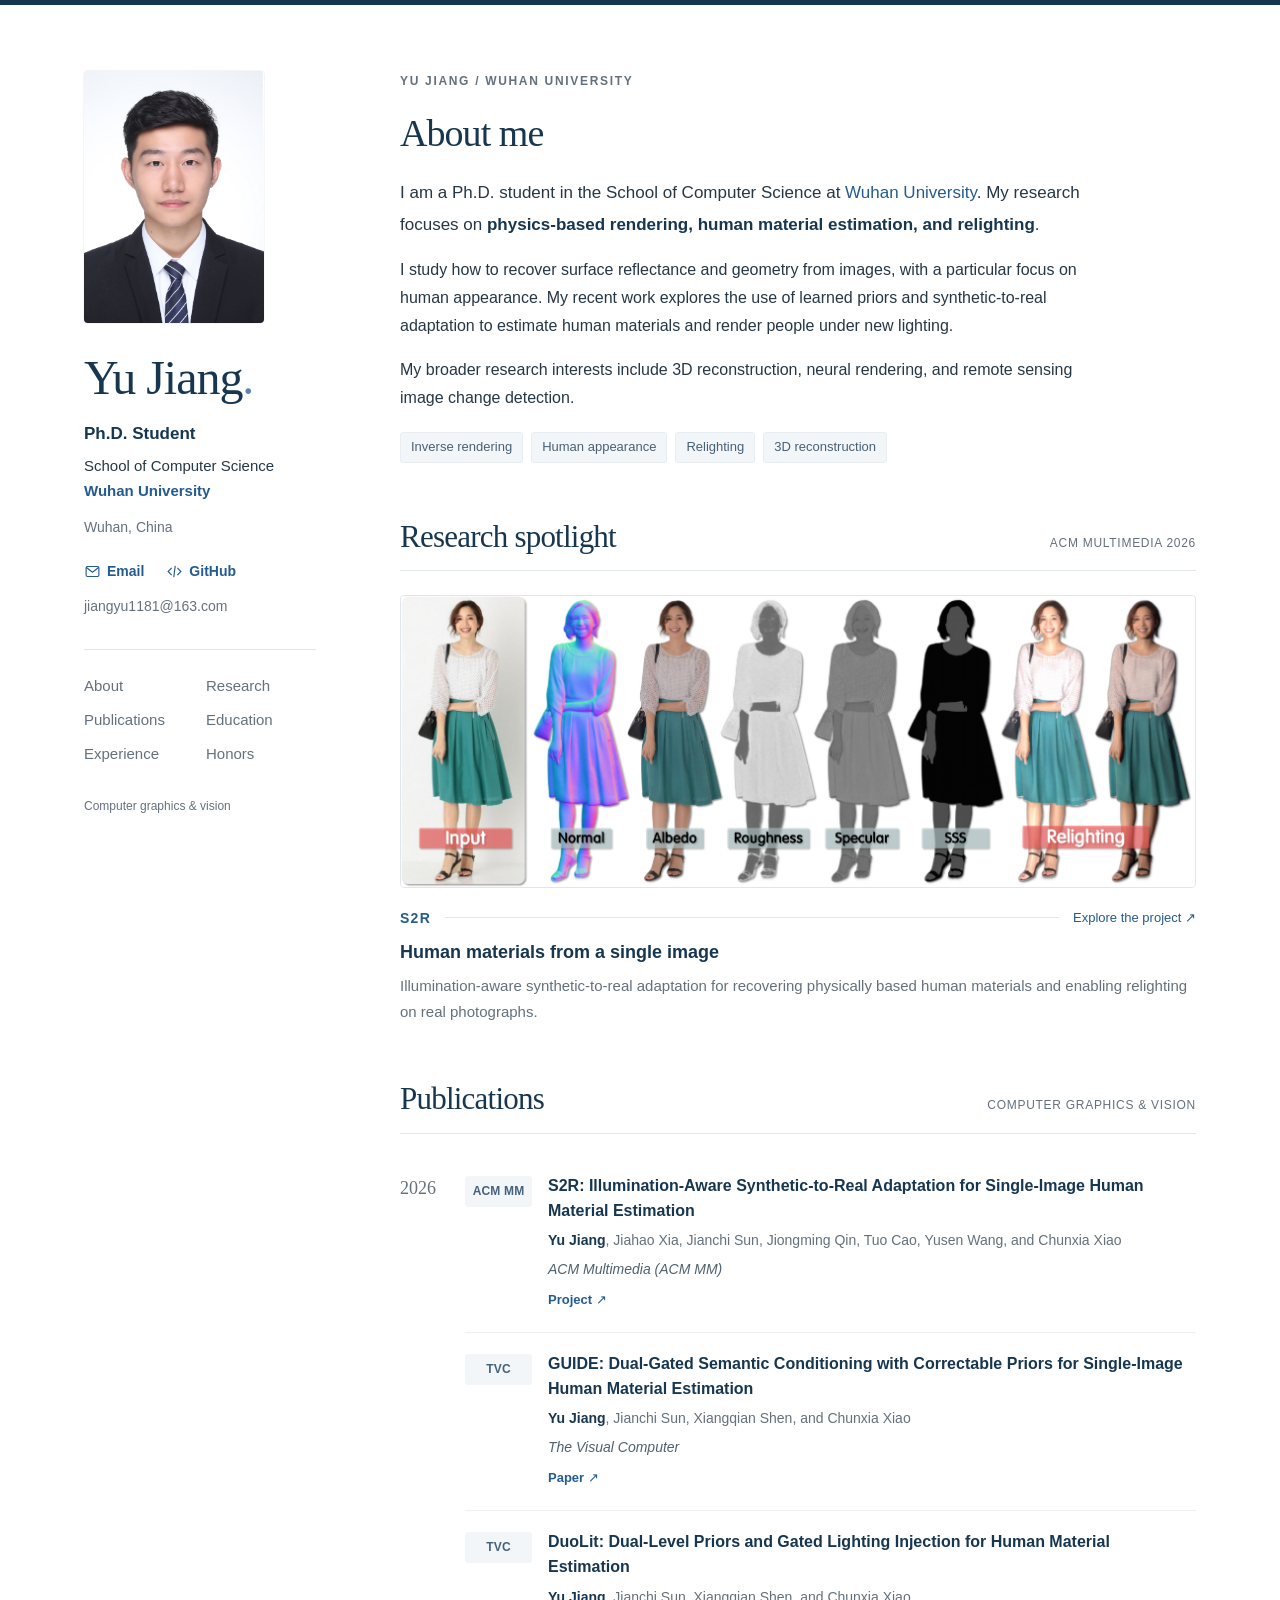
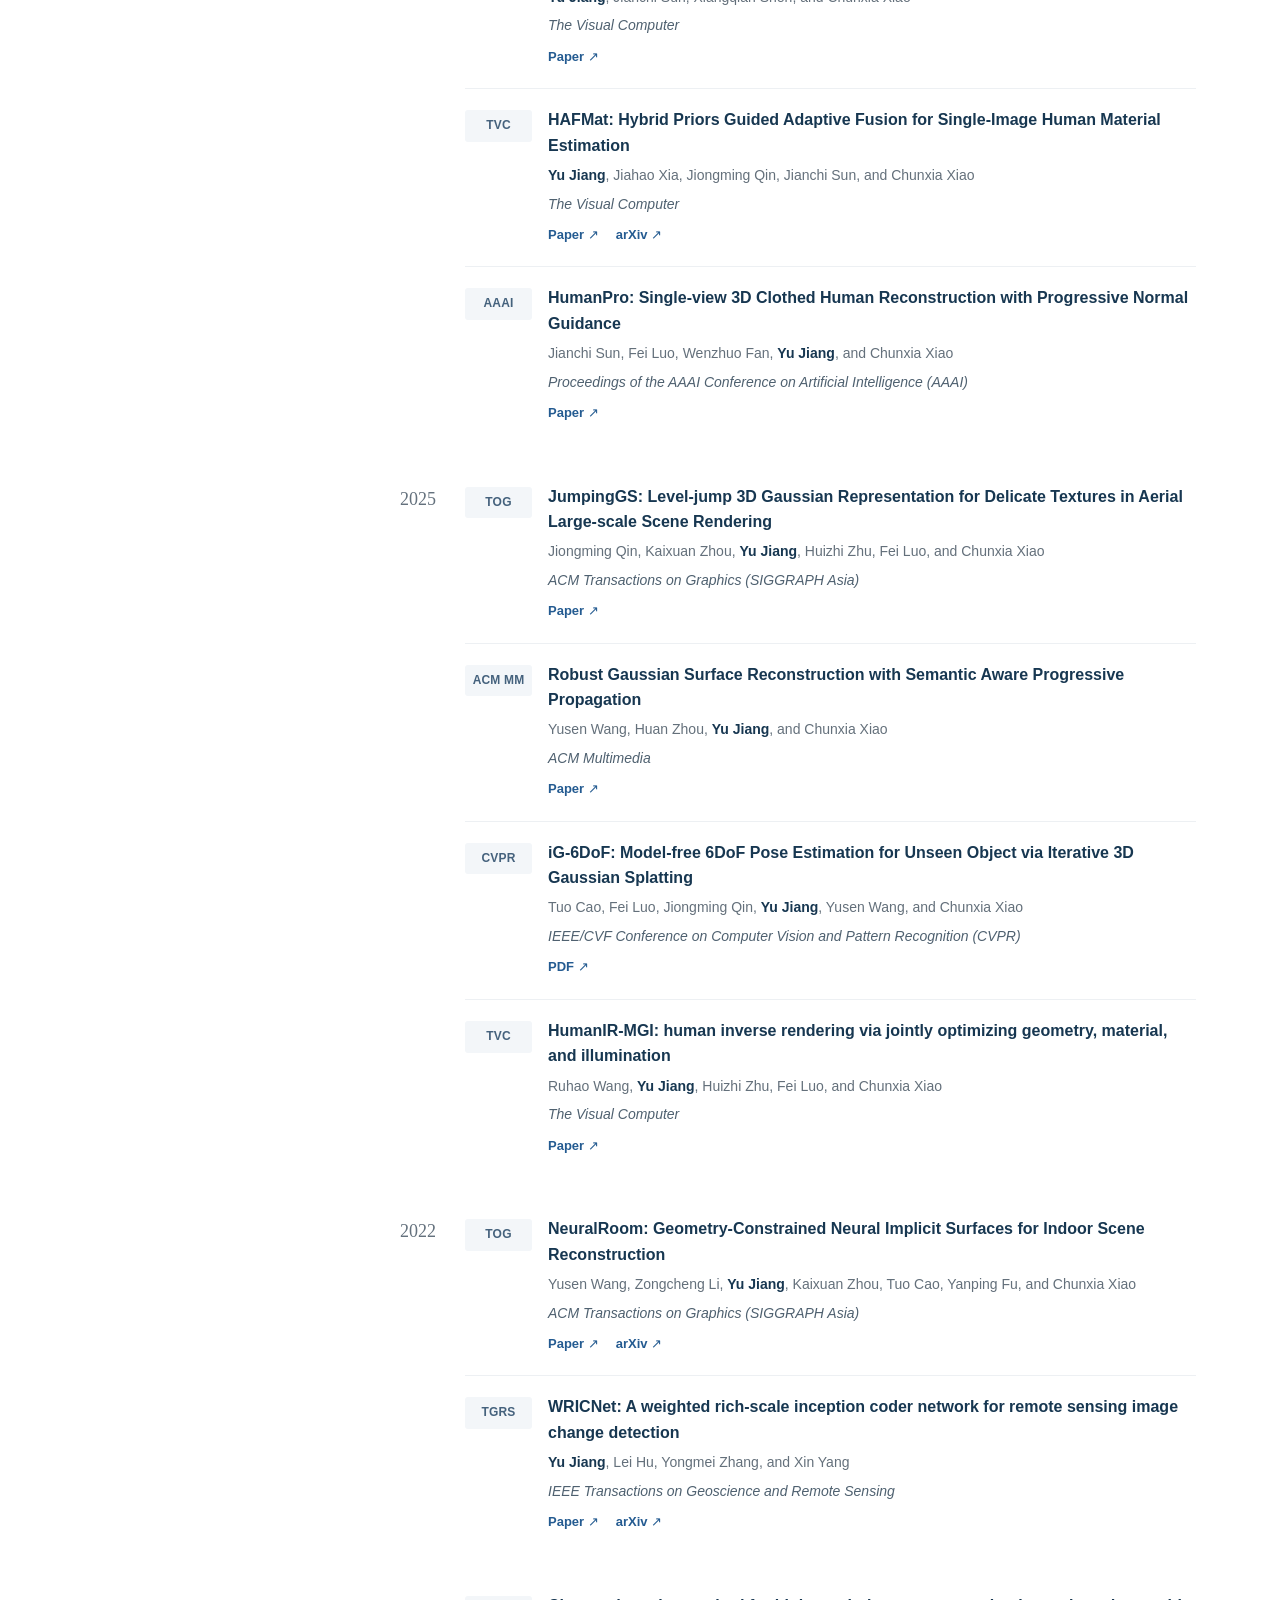
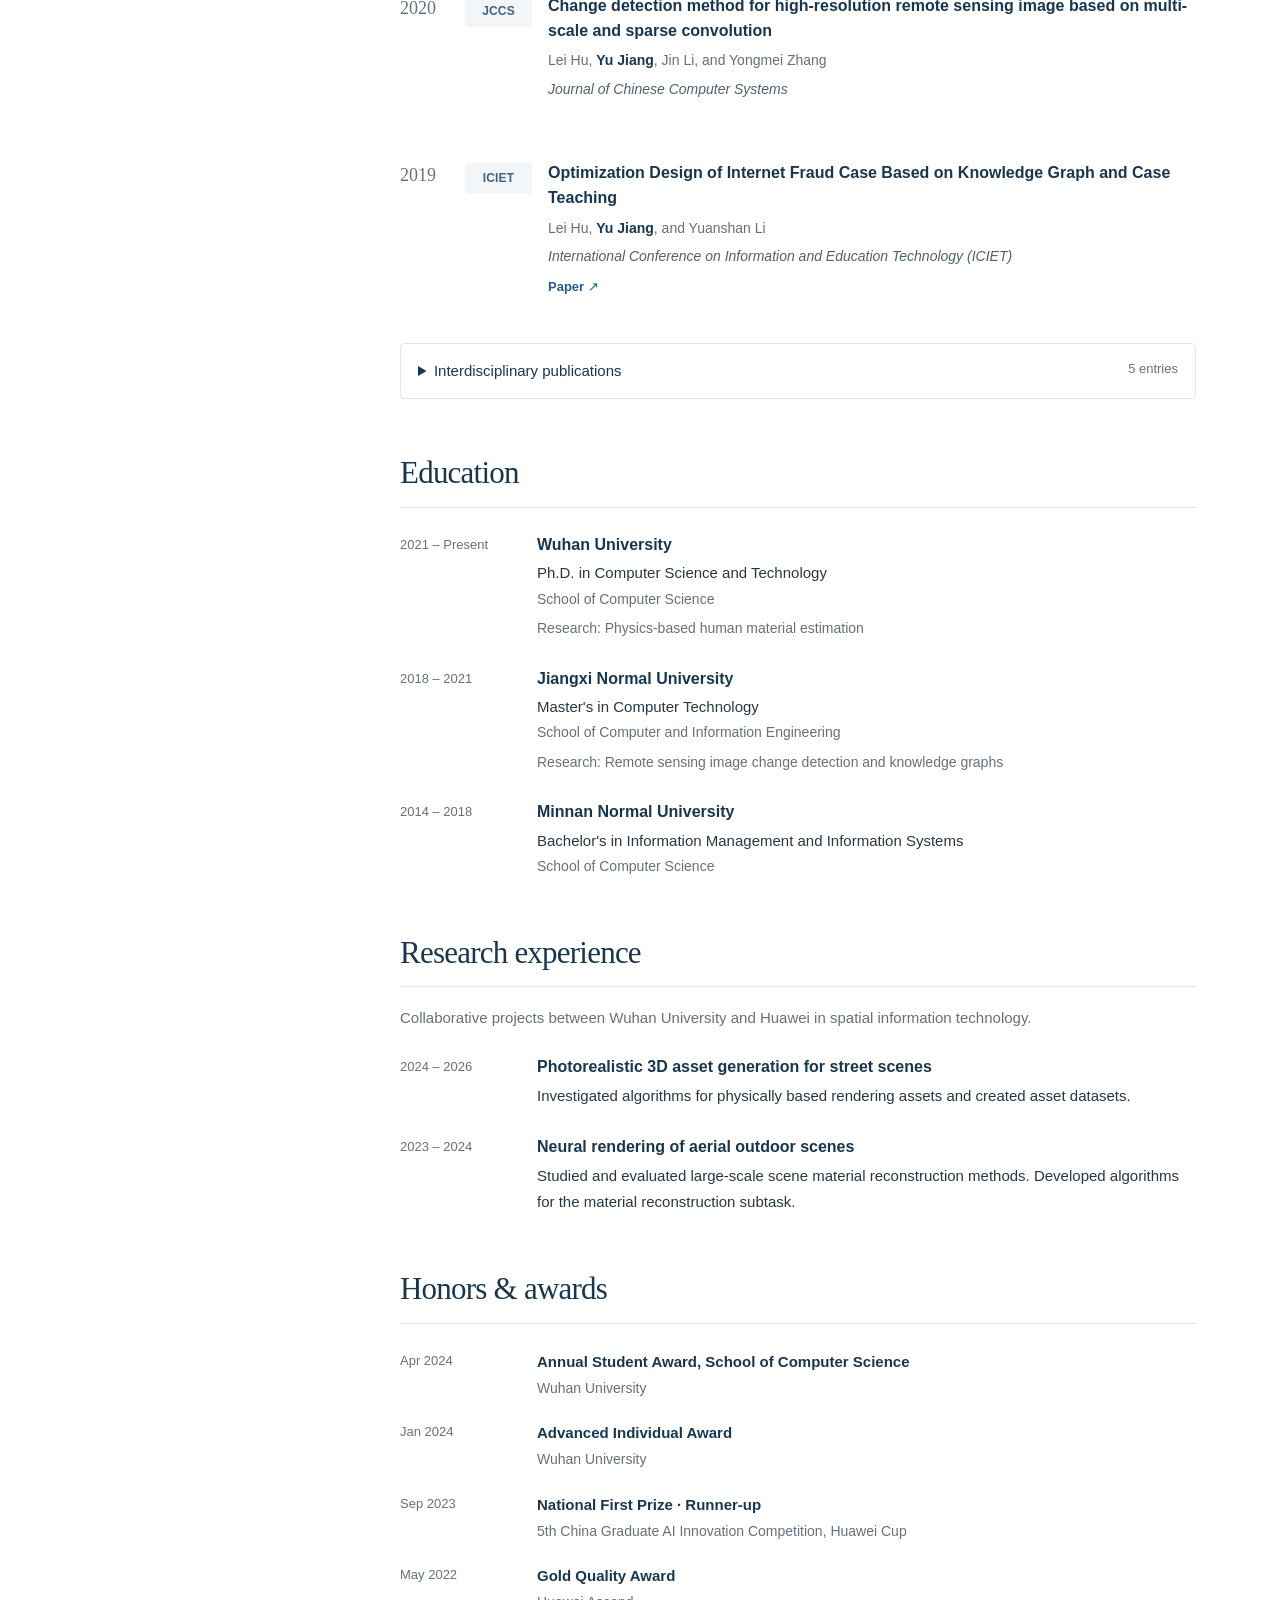
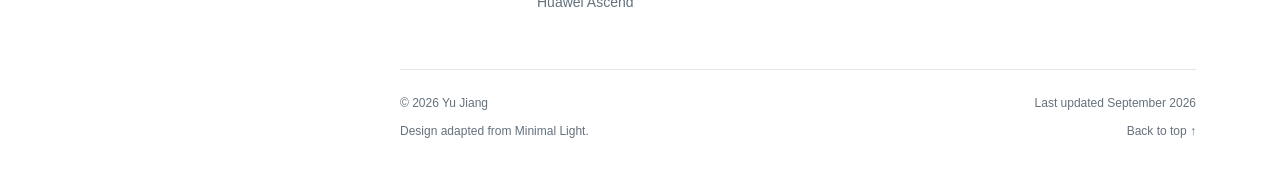
==== index.html @ 190598c5 "Build English academic homepage for Yu Jiang" ====
<!doctype html>
<html lang="en">
<head>
  <meta charset="utf-8">
  <meta name="viewport" content="width=device-width, initial-scale=1">
  <meta name="description" content="Yu Jiang is a Ph.D. student in Computer Science at Wuhan University. His research focuses on physics-based rendering, human material estimation, and relighting.">
  <meta name="theme-color" content="#173751">
  <meta property="og:type" content="website">
  <meta property="og:title" content="Yu Jiang | Wuhan University">
  <meta property="og:description" content="Research in human material estimation, physics-based rendering, and relighting.">
  <meta property="og:url" content="https://jiangyu1181.github.io/">
  <link rel="canonical" href="https://jiangyu1181.github.io/">
  <link rel="icon" href="assets/favicon.svg" type="image/svg+xml">
  <link rel="stylesheet" href="assets/style.css">
  <title>Yu Jiang | Wuhan University</title>
  <script type="application/ld+json">
  {"@context":"https://schema.org","@type":"Person","name":"Yu Jiang","url":"https://jiangyu1181.github.io/","image":"https://jiangyu1181.github.io/assets/yu-jiang.jpg","jobTitle":"Ph.D. Student in Computer Science","affiliation":{"@type":"CollegeOrUniversity","name":"Wuhan University"},"sameAs":["https://github.com/Jiangyu1181"],"knowsAbout":["Physics-based rendering","Human material estimation","Relighting"]}
  </script>
</head>
<body id="top">
  <a class="skip-link" href="#main">Skip to content</a>
  <div class="site-shell">
    <header class="profile">
      <a class="portrait-link" href="#about" aria-label="About Yu Jiang"><img class="portrait" src="assets/yu-jiang.jpg" alt="Portrait of Yu Jiang" width="2129" height="2981" fetchpriority="high"></a>
      <h1>Yu Jiang<span class="name-period" aria-hidden="true">.</span></h1>
      <p class="position">Ph.D. Student</p>
      <p class="affiliation">School of Computer Science<br><a href="https://en.whu.edu.cn/">Wuhan University</a></p>
      <p class="location">Wuhan, China</p>
      <div class="profile-links">
        <a href="mailto:jiangyu1181@163.com"><svg viewBox="0 0 24 24" fill="none" stroke="currentColor" stroke-width="1.6" aria-hidden="true"><rect x="3" y="5" width="18" height="14" rx="2"/><path d="m3 6 9 7 9-7"/></svg>Email</a>
        <a href="https://github.com/Jiangyu1181"><svg viewBox="0 0 24 24" fill="none" stroke="currentColor" stroke-width="1.6" aria-hidden="true"><path d="m8 7-5 5 5 5m8-10 5 5-5 5m-3-13-2 16"/></svg>GitHub</a>
      </div>
      <a class="email-address" href="mailto:jiangyu1181@163.com">jiangyu1181@163.com</a>
      <nav class="section-nav" aria-label="Page sections">
        <a href="#about">About</a>
        <a href="#research">Research</a>
        <a href="#publications">Publications</a>
        <a href="#education">Education</a>
        <a href="#experience">Experience</a>
        <a href="#honors">Honors</a>
      </nav>
      <p class="profile-footnote">Computer graphics &amp; vision</p>
    </header>

    <main id="main">
      <section id="about" class="about section">
        <p class="eyebrow">YU JIANG / WUHAN UNIVERSITY</p>
        <h2>About me</h2>
        <p class="intro">I am a Ph.D. student in the School of Computer Science at <a href="https://en.whu.edu.cn/">Wuhan University</a>. My research focuses on <strong>physics-based rendering, human material estimation, and relighting</strong>.</p>
        <p>I study how to recover surface reflectance and geometry from images, with a particular focus on human appearance. My recent work explores the use of learned priors and synthetic-to-real adaptation to estimate human materials and render people under new lighting.</p>
        <p>My broader research interests include 3D reconstruction, neural rendering, and remote sensing image change detection.</p>
        <div class="research-topics" aria-label="Research interests"><span>Inverse rendering</span><span>Human appearance</span><span>Relighting</span><span>3D reconstruction</span></div>
      </section>

      <section id="research" class="section featured-research">
        <div class="section-heading"><h2>Research spotlight</h2><span class="section-meta">ACM MULTIMEDIA 2026</span></div>
        <a href="S2R/" class="research-image"><img src="S2R/assets/teaser.jpg" width="6429" height="2351" alt="S2R recovers normal, albedo, roughness, specular, and subsurface scattering maps from a human image, then renders the person under new lighting."></a>
        <div class="spotlight-body">
          <div class="spotlight-name"><span>S2R</span><span class="spotlight-rule" aria-hidden="true"></span><a href="S2R/">Explore the project <span aria-hidden="true">↗</span></a></div>
          <h3>Human materials from a single image</h3>
          <p>Illumination-aware synthetic-to-real adaptation for recovering physically based human materials and enabling relighting on real photographs.</p>
        </div>
      </section>

      <section id="publications" class="section publications">
        <div class="section-heading"><h2>Publications</h2><span class="section-meta">COMPUTER GRAPHICS &amp; VISION</span></div>
        <div class="publication-year"><h3>2026</h3><div><article class="publication" id="s2r"><div class="pub-marker" aria-hidden="true">ACM MM</div><div class="pub-content"><h4><a href="S2R/">S2R: Illumination-Aware Synthetic-to-Real Adaptation for Single-Image Human Material Estimation</a></h4><p class="authors"><strong class="self-author">Yu Jiang</strong>, Jiahao Xia, Jianchi Sun, Jiongming Qin, Tuo Cao, Yusen Wang, and Chunxia Xiao</p><p class="venue">ACM Multimedia (ACM MM)</p><div class="paper-links" aria-label="Resources for S2R: Illumination-Aware Synthetic-to-Real Adaptation for Single-Image Human Material Estimation"><a href="S2R/">Project<span aria-hidden="true"> ↗</span></a></div></div></article>
<article class="publication" id="guide"><div class="pub-marker" aria-hidden="true">TVC</div><div class="pub-content"><h4><a href="https://link.springer.com/article/10.1007/s00371-026-04571-2">GUIDE: Dual-Gated Semantic Conditioning with Correctable Priors for Single-Image Human Material Estimation</a></h4><p class="authors"><strong class="self-author">Yu Jiang</strong>, Jianchi Sun, Xiangqian Shen, and Chunxia Xiao</p><p class="venue">The Visual Computer</p><div class="paper-links" aria-label="Resources for GUIDE: Dual-Gated Semantic Conditioning with Correctable Priors for Single-Image Human Material Estimation"><a href="https://link.springer.com/article/10.1007/s00371-026-04571-2">Paper<span aria-hidden="true"> ↗</span></a></div></div></article>
<article class="publication" id="duolit"><div class="pub-marker" aria-hidden="true">TVC</div><div class="pub-content"><h4><a href="https://link.springer.com/article/10.1007/s00371-026-04573-0">DuoLit: Dual-Level Priors and Gated Lighting Injection for Human Material Estimation</a></h4><p class="authors"><strong class="self-author">Yu Jiang</strong>, Jianchi Sun, Xiangqian Shen, and Chunxia Xiao</p><p class="venue">The Visual Computer</p><div class="paper-links" aria-label="Resources for DuoLit: Dual-Level Priors and Gated Lighting Injection for Human Material Estimation"><a href="https://link.springer.com/article/10.1007/s00371-026-04573-0">Paper<span aria-hidden="true"> ↗</span></a></div></div></article>
<article class="publication" id="hafmat"><div class="pub-marker" aria-hidden="true">TVC</div><div class="pub-content"><h4><a href="https://link.springer.com/article/10.1007/s00371-026-04588-7">HAFMat: Hybrid Priors Guided Adaptive Fusion for Single-Image Human Material Estimation</a></h4><p class="authors"><strong class="self-author">Yu Jiang</strong>, Jiahao Xia, Jiongming Qin, Jianchi Sun, and Chunxia Xiao</p><p class="venue">The Visual Computer</p><div class="paper-links" aria-label="Resources for HAFMat: Hybrid Priors Guided Adaptive Fusion for Single-Image Human Material Estimation"><a href="https://link.springer.com/article/10.1007/s00371-026-04588-7">Paper<span aria-hidden="true"> ↗</span></a><a href="https://arxiv.org/abs/2606.16323">arXiv<span aria-hidden="true"> ↗</span></a></div></div></article>
<article class="publication" id="humanpro"><div class="pub-marker" aria-hidden="true">AAAI</div><div class="pub-content"><h4><a href="https://ojs.aaai.org/index.php/AAAI/article/view/37875">HumanPro: Single-view 3D Clothed Human Reconstruction with Progressive Normal Guidance</a></h4><p class="authors">Jianchi Sun, Fei Luo, Wenzhuo Fan, <strong class="self-author">Yu Jiang</strong>, and Chunxia Xiao</p><p class="venue">Proceedings of the AAAI Conference on Artificial Intelligence (AAAI)</p><div class="paper-links" aria-label="Resources for HumanPro: Single-view 3D Clothed Human Reconstruction with Progressive Normal Guidance"><a href="https://ojs.aaai.org/index.php/AAAI/article/view/37875">Paper<span aria-hidden="true"> ↗</span></a></div></div></article></div></div>
<div class="publication-year"><h3>2025</h3><div><article class="publication" id="jumpinggs"><div class="pub-marker" aria-hidden="true">TOG</div><div class="pub-content"><h4><a href="https://doi.org/10.1145/3763347">JumpingGS: Level-jump 3D Gaussian Representation for Delicate Textures in Aerial Large-scale Scene Rendering</a></h4><p class="authors">Jiongming Qin, Kaixuan Zhou, <strong class="self-author">Yu Jiang</strong>, Huizhi Zhu, Fei Luo, and Chunxia Xiao</p><p class="venue">ACM Transactions on Graphics (SIGGRAPH Asia)</p><div class="paper-links" aria-label="Resources for JumpingGS: Level-jump 3D Gaussian Representation for Delicate Textures in Aerial Large-scale Scene Rendering"><a href="https://doi.org/10.1145/3763347">Paper<span aria-hidden="true"> ↗</span></a></div></div></article>
<article class="publication" id="gaussian-surface"><div class="pub-marker" aria-hidden="true">ACM MM</div><div class="pub-content"><h4><a href="https://doi.org/10.1145/3746027.3755649">Robust Gaussian Surface Reconstruction with Semantic Aware Progressive Propagation</a></h4><p class="authors">Yusen Wang, Huan Zhou, <strong class="self-author">Yu Jiang</strong>, and Chunxia Xiao</p><p class="venue">ACM Multimedia</p><div class="paper-links" aria-label="Resources for Robust Gaussian Surface Reconstruction with Semantic Aware Progressive Propagation"><a href="https://doi.org/10.1145/3746027.3755649">Paper<span aria-hidden="true"> ↗</span></a></div></div></article>
<article class="publication" id="ig6dof"><div class="pub-marker" aria-hidden="true">CVPR</div><div class="pub-content"><h4><a href="https://openaccess.thecvf.com/content/CVPR2025/papers/Cao_iG-6DoF_Model-free_6DoF_Pose_Estimation_for_Unseen_Object_via_Iterative_CVPR_2025_paper.pdf">iG-6DoF: Model-free 6DoF Pose Estimation for Unseen Object via Iterative 3D Gaussian Splatting</a></h4><p class="authors">Tuo Cao, Fei Luo, Jiongming Qin, <strong class="self-author">Yu Jiang</strong>, Yusen Wang, and Chunxia Xiao</p><p class="venue">IEEE/CVF Conference on Computer Vision and Pattern Recognition (CVPR)</p><div class="paper-links" aria-label="Resources for iG-6DoF: Model-free 6DoF Pose Estimation for Unseen Object via Iterative 3D Gaussian Splatting"><a href="https://openaccess.thecvf.com/content/CVPR2025/papers/Cao_iG-6DoF_Model-free_6DoF_Pose_Estimation_for_Unseen_Object_via_Iterative_CVPR_2025_paper.pdf">PDF<span aria-hidden="true"> ↗</span></a></div></div></article>
<article class="publication" id="humanir"><div class="pub-marker" aria-hidden="true">TVC</div><div class="pub-content"><h4><a href="https://link.springer.com/article/10.1007/s00371-025-04035-z">HumanIR-MGI: human inverse rendering via jointly optimizing geometry, material, and illumination</a></h4><p class="authors">Ruhao Wang, <strong class="self-author">Yu Jiang</strong>, Huizhi Zhu, Fei Luo, and Chunxia Xiao</p><p class="venue">The Visual Computer</p><div class="paper-links" aria-label="Resources for HumanIR-MGI: human inverse rendering via jointly optimizing geometry, material, and illumination"><a href="https://link.springer.com/article/10.1007/s00371-025-04035-z">Paper<span aria-hidden="true"> ↗</span></a></div></div></article></div></div>
<div class="publication-year"><h3>2022</h3><div><article class="publication" id="neuralroom"><div class="pub-marker" aria-hidden="true">TOG</div><div class="pub-content"><h4><a href="https://doi.org/10.1145/3550454.3555514">NeuralRoom: Geometry-Constrained Neural Implicit Surfaces for Indoor Scene Reconstruction</a></h4><p class="authors">Yusen Wang, Zongcheng Li, <strong class="self-author">Yu Jiang</strong>, Kaixuan Zhou, Tuo Cao, Yanping Fu, and Chunxia Xiao</p><p class="venue">ACM Transactions on Graphics (SIGGRAPH Asia)</p><div class="paper-links" aria-label="Resources for NeuralRoom: Geometry-Constrained Neural Implicit Surfaces for Indoor Scene Reconstruction"><a href="https://doi.org/10.1145/3550454.3555514">Paper<span aria-hidden="true"> ↗</span></a><a href="https://arxiv.org/abs/2210.06853">arXiv<span aria-hidden="true"> ↗</span></a></div></div></article>
<article class="publication" id="wricnet"><div class="pub-marker" aria-hidden="true">TGRS</div><div class="pub-content"><h4><a href="https://doi.org/10.1109/TGRS.2022.3145652">WRICNet: A weighted rich-scale inception coder network for remote sensing image change detection</a></h4><p class="authors"><strong class="self-author">Yu Jiang</strong>, Lei Hu, Yongmei Zhang, and Xin Yang</p><p class="venue">IEEE Transactions on Geoscience and Remote Sensing</p><div class="paper-links" aria-label="Resources for WRICNet: A weighted rich-scale inception coder network for remote sensing image change detection"><a href="https://doi.org/10.1109/TGRS.2022.3145652">Paper<span aria-hidden="true"> ↗</span></a><a href="https://arxiv.org/abs/2108.07955">arXiv<span aria-hidden="true"> ↗</span></a></div></div></article></div></div>
<div class="publication-year"><h3>2020</h3><div><article class="publication" id="change-detection"><div class="pub-marker" aria-hidden="true">JCCS</div><div class="pub-content"><h4>Change detection method for high-resolution remote sensing image based on multi-scale and sparse convolution</h4><p class="authors">Lei Hu, <strong class="self-author">Yu Jiang</strong>, Jin Li, and Yongmei Zhang</p><p class="venue">Journal of Chinese Computer Systems</p></div></article></div></div>
<div class="publication-year"><h3>2019</h3><div><article class="publication" id="knowledge-graph"><div class="pub-marker" aria-hidden="true">ICIET</div><div class="pub-content"><h4><a href="https://doi.org/10.1145/3323771.3323806">Optimization Design of Internet Fraud Case Based on Knowledge Graph and Case Teaching</a></h4><p class="authors">Lei Hu, <strong class="self-author">Yu Jiang</strong>, and Yuanshan Li</p><p class="venue">International Conference on Information and Education Technology (ICIET)</p><div class="paper-links" aria-label="Resources for Optimization Design of Internet Fraud Case Based on Knowledge Graph and Case Teaching"><a href="https://doi.org/10.1145/3323771.3323806">Paper<span aria-hidden="true"> ↗</span></a></div></div></article></div></div>
        <details class="additional-publications">
          <summary>Interdisciplinary publications <span class="summary-count">5 entries</span></summary>
          <div class="additional-body"><div class="publication-year"><h3>2026</h3><div><article class="publication" id="cancer-privacy"><div class="pub-marker" aria-hidden="true">CN</div><div class="pub-content"><h4>Legal Protection of Cancer Patients&#x27; Health and Genomic Data Privacy</h4><p class="authors">Xiaolan Yu and <strong class="self-author">Yu Jiang</strong></p><p class="venue">Cancer Nursing</p></div></article>
<article class="publication" id="personal-data"><div class="pub-marker" aria-hidden="true">JCG</div><div class="pub-content"><h4><a href="https://doi.org/10.1080/23812346.2025.2518818">Unraveling the balance between personal data protection and public interest: a theoretical framework and its empirical application in personal data processing</a></h4><p class="authors"><strong class="self-author">Yu Jiang</strong>, Xiaolan Yu, and Youjia Qin</p><p class="venue">Journal of Chinese Governance, 11(2), 317–338<span class="publication-note">First published online in 2025.</span></p><div class="paper-links" aria-label="Resources for Unraveling the balance between personal data protection and public interest: a theoretical framework and its empirical application in personal data processing"><a href="https://doi.org/10.1080/23812346.2025.2518818">Paper<span aria-hidden="true"> ↗</span></a></div></div></article></div></div>
<div class="publication-year"><h3>2025</h3><div><article class="publication" id="maritime-monetization"><div class="pub-marker" aria-hidden="true">FJHSS</div><div class="pub-content"><h4><a href="https://doi.org/10.1007/s40647-024-00415-2">Theoretical and Practical Aspects of Data Asset Monetization in Maritime Enterprises</a></h4><p class="authors"><strong class="self-author">Yu Jiang</strong>, Xiaolan Yu</p><p class="venue">Fudan Journal of the Humanities and Social Sciences, 18(4), 657–685<span class="publication-note">First published online in 2024.</span></p><div class="paper-links" aria-label="Resources for Theoretical and Practical Aspects of Data Asset Monetization in Maritime Enterprises"><a href="https://doi.org/10.1007/s40647-024-00415-2">Paper<span aria-hidden="true"> ↗</span></a></div></div></article>
<article class="publication" id="data-rights"><div class="pub-marker" aria-hidden="true">COP</div><div class="pub-content"><h4><a href="https://doi.org/10.1097/01.yco.0001176124.77360.db">Legal Criteria for the Adjudication of Public Interest In Disputes over Data Rights: Incorporating the Significance of Personal Information Protection for Citizens&#x27; Mental Health and Social Trust</a></h4><p class="authors">Xiaolan Yu, Youjia Qin, and <strong class="self-author">Yu Jiang</strong></p><p class="venue">Current Opinion in Psychiatry, 38, e-Supplement 2, e37<span class="publication-note">Supplement entry 109.</span></p><div class="paper-links" aria-label="Resources for Legal Criteria for the Adjudication of Public Interest In Disputes over Data Rights: Incorporating the Significance of Personal Information Protection for Citizens&#x27; Mental Health and Social Trust"><a href="https://doi.org/10.1097/01.yco.0001176124.77360.db">Paper<span aria-hidden="true"> ↗</span></a></div></div></article></div></div>
<div class="publication-year"><h3>2024</h3><div><article class="publication" id="maritime-governance"><div class="pub-marker" aria-hidden="true">OCM</div><div class="pub-content"><h4><a href="https://doi.org/10.1016/j.ocecoaman.2024.107078">Current status and governance of data assets monetization in the global maritime industry: A comparative study of the United States, Europe, and China</a></h4><p class="authors">Zeng Yuan, Xiaolan Yu, <strong class="self-author">Yu Jiang</strong>, Jianwei Sun, Zhihong Liu, Boyang Li</p><p class="venue">Ocean &amp; Coastal Management</p><div class="paper-links" aria-label="Resources for Current status and governance of data assets monetization in the global maritime industry: A comparative study of the United States, Europe, and China"><a href="https://doi.org/10.1016/j.ocecoaman.2024.107078">Paper<span aria-hidden="true"> ↗</span></a></div></div></article></div></div></div>
        </details>
      </section>

      <section id="education" class="section">
        <div class="section-heading"><h2>Education</h2></div>
        <div class="timeline">
          <article class="timeline-item"><p class="item-date">2021 – Present</p><div><h3>Wuhan University</h3><p>Ph.D. in Computer Science and Technology</p><p class="muted">School of Computer Science</p><p class="detail">Research: Physics-based human material estimation</p></div></article>
          <article class="timeline-item"><p class="item-date">2018 – 2021</p><div><h3>Jiangxi Normal University</h3><p>Master's in Computer Technology</p><p class="muted">School of Computer and Information Engineering</p><p class="detail">Research: Remote sensing image change detection and knowledge graphs</p></div></article>
          <article class="timeline-item"><p class="item-date">2014 – 2018</p><div><h3>Minnan Normal University</h3><p>Bachelor's in Information Management and Information Systems</p><p class="muted">School of Computer Science</p></div></article>
        </div>
      </section>

      <section id="experience" class="section">
        <div class="section-heading"><h2>Research experience</h2></div>
        <p class="section-description">Collaborative projects between Wuhan University and Huawei in spatial information technology.</p>
        <div class="timeline">
          <article class="timeline-item"><p class="item-date">2024 – 2026</p><div><h3>Photorealistic 3D asset generation for street scenes</h3><p>Investigated algorithms for physically based rendering assets and created asset datasets.</p></div></article>
          <article class="timeline-item"><p class="item-date">2023 – 2024</p><div><h3>Neural rendering of aerial outdoor scenes</h3><p>Studied and evaluated large-scale scene material reconstruction methods. Developed algorithms for the material reconstruction subtask.</p></div></article>
        </div>
      </section>

      <section id="honors" class="section">
        <div class="section-heading"><h2>Honors &amp; awards</h2></div>
        <ul class="awards">
          <li><time datetime="2024-04">Apr 2024</time><div><strong>Annual Student Award, School of Computer Science</strong><span>Wuhan University</span></div></li>
          <li><time datetime="2024-01">Jan 2024</time><div><strong>Advanced Individual Award</strong><span>Wuhan University</span></div></li>
          <li><time datetime="2023-09">Sep 2023</time><div><strong>National First Prize · Runner-up</strong><span>5th China Graduate AI Innovation Competition, Huawei Cup</span></div></li>
          <li><time datetime="2022-05">May 2022</time><div><strong>Gold Quality Award</strong><span>Huawei Ascend</span></div></li>
        </ul>
      </section>

      <footer class="site-footer"><p>© 2026 Yu Jiang<span>Last updated September 2026</span></p><p class="theme-credit">Design adapted from <a href="https://github.com/yaoyao-liu/minimal-light">Minimal Light</a>.<a class="back-top" href="#top">Back to top ↑</a></p></footer>
    </main>
  </div>
</body>
</html>
---- assets/style.css ----
/* A custom static adaptation of Minimal Light (CC0-1.0). */
:root {
  color-scheme: light;
  --ink: #263746;
  --navy: #173751;
  --blue: #245b91;
  --muted: #64717d;
  --line: #e0e6ec;
  --wash: #f3f6f9;
  --white: #fff;
  --serif: Georgia, "Times New Roman", serif;
  --sans: -apple-system, BlinkMacSystemFont, "Segoe UI", Arial, sans-serif;
}
* { box-sizing: border-box; }
html { scroll-behavior: smooth; scroll-padding-top: 2rem; }
body { margin: 0; background: var(--white); color: var(--ink); font: 1rem/1.75 var(--sans); -webkit-font-smoothing: antialiased; }
body::before { content: ""; display: block; height: 5px; background: var(--navy); }
::selection { color: var(--navy); background: #dce9f5; }
a { color: var(--blue); text-decoration: none; text-underline-offset: .2em; }
a:hover { text-decoration: underline; }
a:focus-visible, summary:focus-visible { outline: 2px solid var(--blue); outline-offset: 5px; border-radius: 2px; }
img { display: block; max-width: 100%; height: auto; }
p { margin: 0 0 1rem; }
h1, h2, h3, h4 { color: var(--navy); margin: 0; }
.site-shell { max-width: 1216px; margin: 0 auto; padding: 66px 52px 32px; display: grid; grid-template-columns: 232px minmax(0, 1fr); gap: 76px; align-items: start; }
.profile { position: sticky; top: 42px; }
.portrait-link { display: block; width: 180px; margin-bottom: 27px; }
.portrait { width: 180px; aspect-ratio: 2129/2981; object-fit: cover; border-radius: 4px; background: var(--wash); box-shadow: 0 0 0 1px #1737510d; }
.profile h1 { font: 500 3rem/1.15 var(--serif); letter-spacing: -.065rem; margin: 0 0 14px; }
.name-period { color: #5d85ac; }
.position { margin: 0 0 4px; font-size: 1.0625rem; font-weight: 600; color: var(--navy); }
.affiliation { line-height: 1.7; margin-bottom: 11px; font-size: .9375rem; }
.affiliation a { font-weight: 600; }
.location { color: var(--muted); font-size: .875rem; margin-bottom: 20px; }
.profile-links { display: flex; gap: 22px; margin-bottom: 8px; }
.profile-links a { display: flex; align-items: center; gap: 6px; font-size: .875rem; font-weight: 600; }
.profile-links svg { width: 17px; height: 17px; }
.email-address { font-size: .875rem; color: var(--muted); overflow-wrap: anywhere; }
.section-nav { border-top: 1px solid var(--line); margin-top: 29px; padding-top: 23px; display: grid; grid-template-columns: 1fr 1fr; gap: 8px 12px; }
.section-nav a { color: var(--muted); width: fit-content; font-size: .9375rem; transition: color .15s; }
.section-nav a:hover { color: var(--blue); }
.profile-footnote { font: .75rem/1.6 var(--sans); margin: 29px 0 0; color: var(--muted); }
main { min-width: 0; }
.section { margin-bottom: 54px; scroll-margin-top: 28px; }
.eyebrow { color: var(--muted); font-size: .75rem; letter-spacing: .14em; font-weight: 600; margin: 0 0 17px; }
h2 { font: 500 1.9375rem/1.3 var(--serif); letter-spacing: -.025em; }
.about h2 { margin-bottom: 19px; font-size: 2.375rem; }
.about .intro { font-size: 1.0625rem; line-height: 1.85; }
.about p:not(.eyebrow) { max-width: 720px; }
.about strong { font-weight: 600; color: var(--navy); }
.research-topics { display: flex; flex-wrap: wrap; gap: 8px; padding-top: 4px; }
.research-topics span { padding: 3px 10px; background: var(--wash); border: 1px solid #e8edf2; border-radius: 3px; color: #466076; font-size: .8125rem; }
.section-heading { display: flex; align-items: baseline; justify-content: space-between; gap: 20px; border-bottom: 1px solid var(--line); padding-bottom: 13px; margin-bottom: 24px; }
.section-meta { font-size: .75rem; color: var(--muted); letter-spacing: .06em; line-height: 1.6; text-align: right; }
.research-image { display: block; overflow: hidden; border: 1px solid var(--line); border-radius: 4px; background: #fafbfc; }
.research-image img { width: 100%; }
.research-image:focus-visible { outline-offset: 4px; }
.spotlight-body { padding: 18px 0 0; }
.spotlight-name { display: flex; align-items: center; gap: 14px; margin-bottom: 8px; }
.spotlight-name > span:first-child { font-size: .875rem; font-weight: 700; color: var(--blue); letter-spacing: .09em; }
.spotlight-rule { flex: 1; height: 1px; background: var(--line); }
.spotlight-name a { font-size: .8125rem; white-space: nowrap; }
.spotlight-body h3 { font-size: 1.125rem; line-height: 1.6; font-weight: 600; }
.spotlight-body p { color: var(--muted); margin: 6px 0 0; font-size: .9375rem; }
.publication-year { display: grid; grid-template-columns: 48px minmax(0, 1fr); gap: 17px; margin-bottom: 24px; }
.publication-year > h3 { font: 500 1.125rem/1.45 var(--serif); padding-top: 17px; color: var(--muted); }
.publication { display: grid; grid-template-columns: 67px minmax(0, 1fr); gap: 16px; padding: 18px 0 20px; border-bottom: 1px solid #edf0f3; }
.publication-year .publication:first-child { padding-top: 15px; }
.publication-year .publication:last-child { border-bottom: 0; }
.pub-marker { background: var(--wash); color: #45627d; font: 600 .75rem/1.45 var(--sans); letter-spacing: .015em; text-align: center; border-radius: 3px; align-self: start; padding: 7px 3px; margin-top: 3px; overflow-wrap: anywhere; }
.pub-content { min-width: 0; }
.publication h4 { font-size: 1rem; font-weight: 600; line-height: 1.58; margin: 0 0 6px; overflow-wrap: break-word; }
.publication h4 a { color: var(--navy); }
.publication h4 a:hover { color: var(--blue); }
.authors { font-size: .875rem; line-height: 1.7; color: #64707b; margin: 0 0 5px; }
.self-author { color: var(--navy); font-weight: 650; }
.venue { font-size: .875rem; line-height: 1.65; color: #4f6170; margin: 0; font-style: italic; }
.publication-note { display: block; font-style: normal; color: var(--muted); margin-top: 4px; font-size: .8125rem; }
.paper-links { display: flex; flex-wrap: wrap; gap: 17px; margin-top: 8px; }
.paper-links a { font-size: .8125rem; font-weight: 600; }
.paper-links span { font-weight: 400; }
.additional-publications { border: 1px solid var(--line); border-radius: 4px; margin-top: 18px; }
.additional-publications summary { padding: 14px 17px; cursor: pointer; color: var(--navy); font-size: .9375rem; }
.summary-count { float: right; color: var(--muted); font-size: .8125rem; padding-left: 10px; }
.additional-body { padding: 6px 18px 0; }
.additional-body .publication { grid-template-columns: minmax(0, 1fr); }
.additional-body .pub-marker { display: none; }
.timeline { display: grid; gap: 25px; }
.timeline-item { display: grid; grid-template-columns: 116px minmax(0, 1fr); gap: 21px; }
.item-date { color: var(--muted); font-size: .8125rem; margin: 2px 0 0; }
.timeline h3 { font-size: 1rem; line-height: 1.6; font-weight: 600; margin: 0 0 3px; }
.timeline p:not(.item-date) { font-size: .9375rem; line-height: 1.75; margin: 0; }
.timeline .muted { color: var(--muted); font-size: .875rem !important; }
.timeline .detail { color: var(--muted); font-size: .875rem !important; margin-top: 5px !important; }
.section-description { color: var(--muted); font-size: .9375rem; margin-top: -6px; margin-bottom: 23px; }
.awards { list-style: none; padding: 0; margin: 0; display: grid; gap: 19px; }
.awards li { display: grid; grid-template-columns: 116px minmax(0, 1fr); gap: 21px; }
.awards time { color: var(--muted); font-size: .8125rem; padding-top: 2px; }
.awards strong { font-size: .9375rem; color: var(--navy); font-weight: 600; }
.awards span { display: block; color: var(--muted); font-size: .875rem; }
.site-footer { padding: 23px 0 4px; border-top: 1px solid var(--line); color: var(--muted); font-size: .75rem; }
.site-footer p { margin: 0 0 7px; }
.site-footer p:first-child { display: flex; justify-content: space-between; gap: 16px; flex-wrap: wrap; }
.theme-credit { font-size: .75rem; }
.theme-credit a { color: var(--muted); }
.back-top { float: right; font-size: .75rem; }
.skip-link { position: fixed; top: -100px; left: 20px; background: white; padding: 10px 18px; z-index: 10; }
.skip-link:focus { top: 10px; }
@media (min-width: 1200px) { .site-shell { gap: 84px; } }
@media (max-width: 1024px) {
  .site-shell { padding: 48px 32px 24px; grid-template-columns: 206px minmax(0, 1fr); gap: 42px; }
  .section-meta { max-width: 150px; }
  .publication-year { grid-template-columns: 42px minmax(0, 1fr); gap: 12px; }
  .publication { grid-template-columns: minmax(0, 1fr); gap: 7px; }
  .pub-marker { width: fit-content; padding: 3px 7px; margin: 0; }
}
@media (max-width: 760px) {
  html { scroll-padding-top: 1rem; }
  .site-shell { display: block; padding: 34px 24px 24px; }
  .profile { position: static; display: grid; grid-template-columns: 112px minmax(0, 1fr); column-gap: 24px; align-items: start; padding-bottom: 25px; margin-bottom: 34px; border-bottom: 1px solid var(--line); }
  .portrait-link { grid-column: 1; grid-row: 1 / 7; width: 112px; margin: 0; }
  .portrait { width: 112px; }
  .profile h1 { grid-column: 2; font-size: 2.4375rem; margin: 0 0 7px; }
  .position, .affiliation, .location, .profile-links, .email-address { grid-column: 2; }
  .position { font-size: .9375rem; }
  .affiliation { font-size: .8125rem; margin-bottom: 6px; }
  .location { font-size: .8125rem; margin-bottom: 10px; }
  .profile-links { gap: 18px; margin-bottom: 7px; }
  .email-address { font-size: .75rem; }
  .section-nav { grid-column: 1 / -1; display: flex; flex-wrap: wrap; gap: 8px 21px; border: 0; padding: 0; margin-top: 25px; }
  .section-nav a { font-size: .875rem; }
  .profile-footnote { display: none; }
  .about h2 { font-size: 2rem; }
  .eyebrow { font-size: .75rem; margin-bottom: 12px; }
  .about .intro { font-size: 1rem; }
  .section { margin-bottom: 40px; }
  .section-heading { margin-bottom: 18px; }
  h2 { font-size: 1.6875rem; }
  .section-meta { font-size: .75rem; max-width: 140px; }
  .publication-year { grid-template-columns: 40px minmax(0, 1fr); gap: 12px; }
  .publication { padding-bottom: 18px; }
  .timeline-item, .awards li { grid-template-columns: 102px minmax(0, 1fr); gap: 15px; }
  .additional-body { padding: 3px 13px 0; }
}
@media (max-width: 420px) {
  .site-shell { padding-left: 20px; padding-right: 20px; }
  .profile { grid-template-columns: 88px minmax(0, 1fr); column-gap: 18px; }
  .portrait-link, .portrait { width: 88px; }
  .profile h1 { font-size: 2.125rem; }
  .section-meta { max-width: 95px; }
  .publication-year { display: block; }
  .publication-year > h3 { border-bottom: 1px solid var(--line); padding: 0 0 6px; }
  .timeline-item { display: block; }
  .item-date { margin-bottom: 5px; }
  .awards li { grid-template-columns: 73px minmax(0, 1fr); gap: 12px; }
  .summary-count { float: none; display: block; padding-left: 17px; }
  .back-top { float: none; display: block; margin-top: 10px; }
}
@media (prefers-reduced-motion: reduce) { html { scroll-behavior: auto; } * { transition: none !important; } }
@media (max-height: 850px) and (min-width: 761px) { .profile { position: static; } }
@media print {
  body::before, .section-nav, .profile-footnote, .skip-link, .back-top { display: none; }
  .site-shell { display: block; padding: 0; max-width: none; }
  .profile { position: static; margin-bottom: 30px; }
  .portrait-link { float: right; width: 90px; }
  .portrait { width: 90px; }
  .profile h1 { font-size: 2rem; }
  .section { margin-bottom: 26px; }
  .publication, .timeline-item, .awards li { break-inside: avoid; }
  .site-footer { margin-top: 20px; }
}
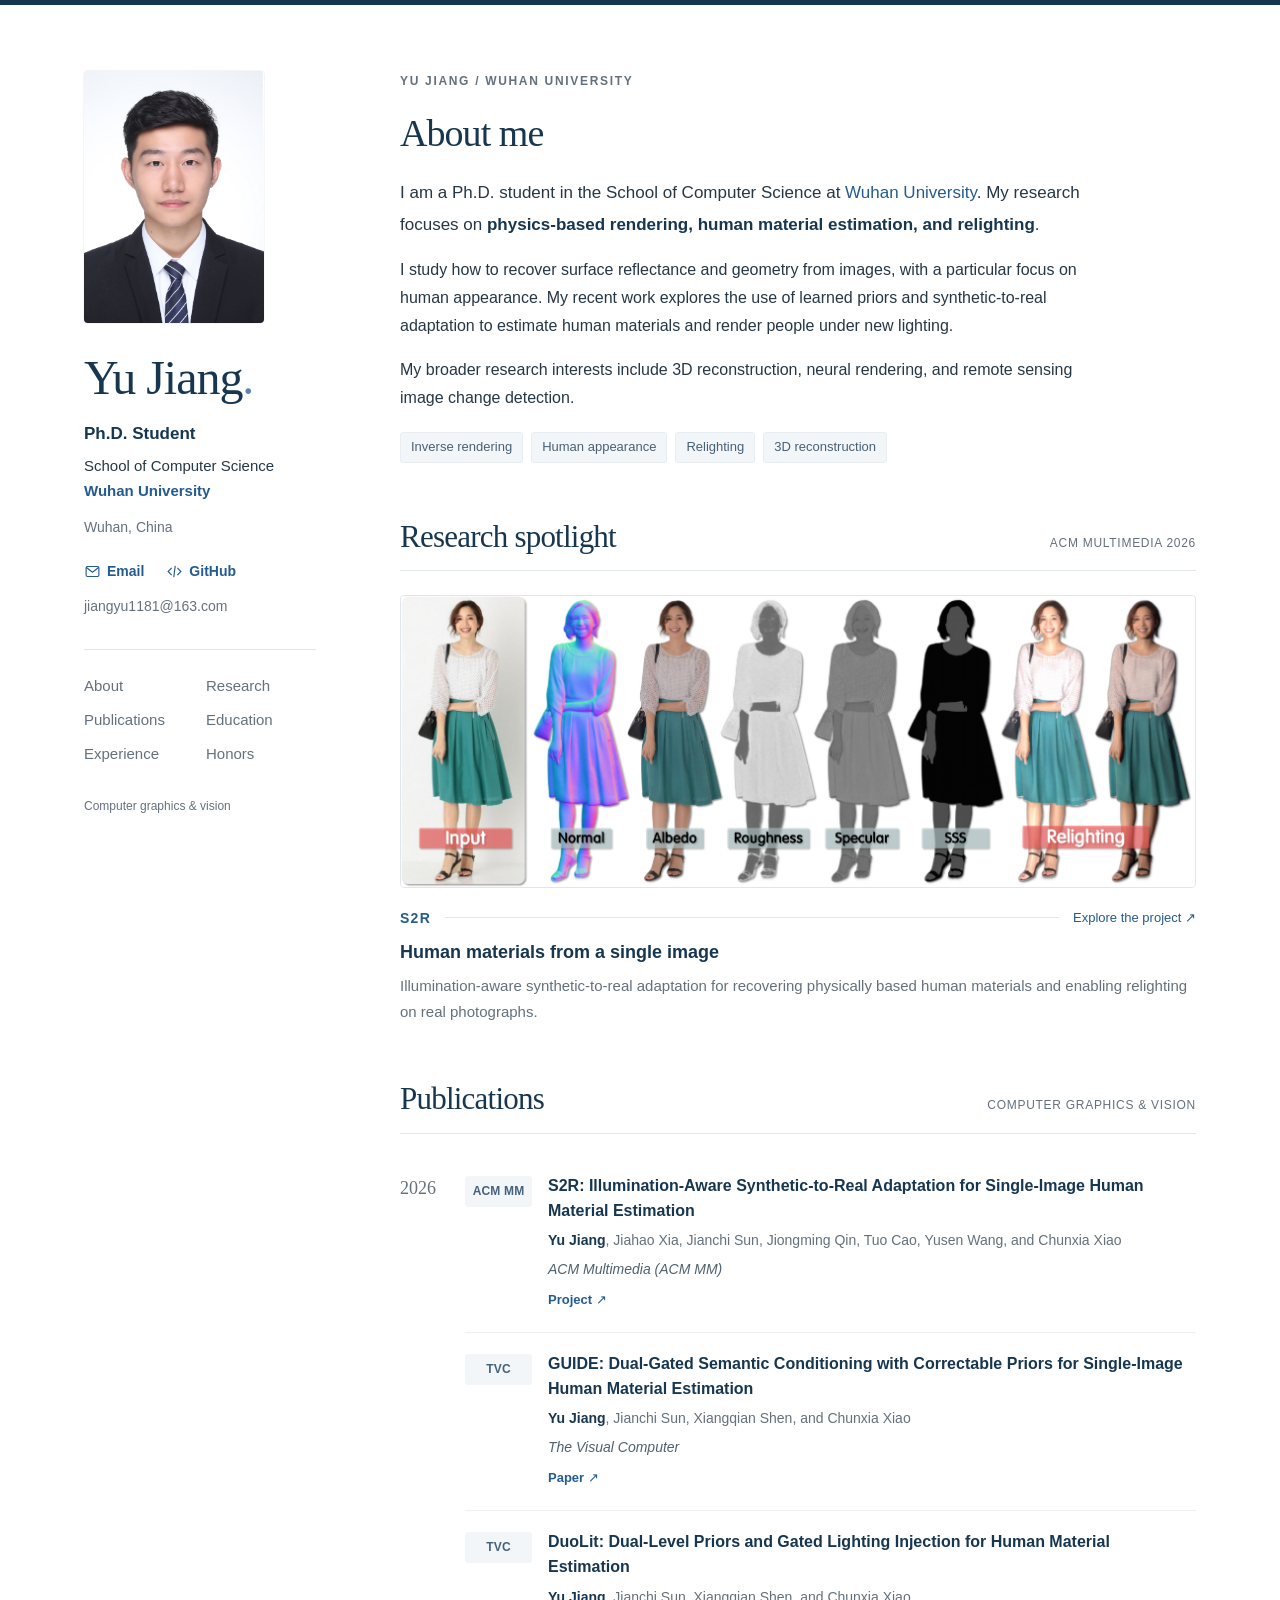
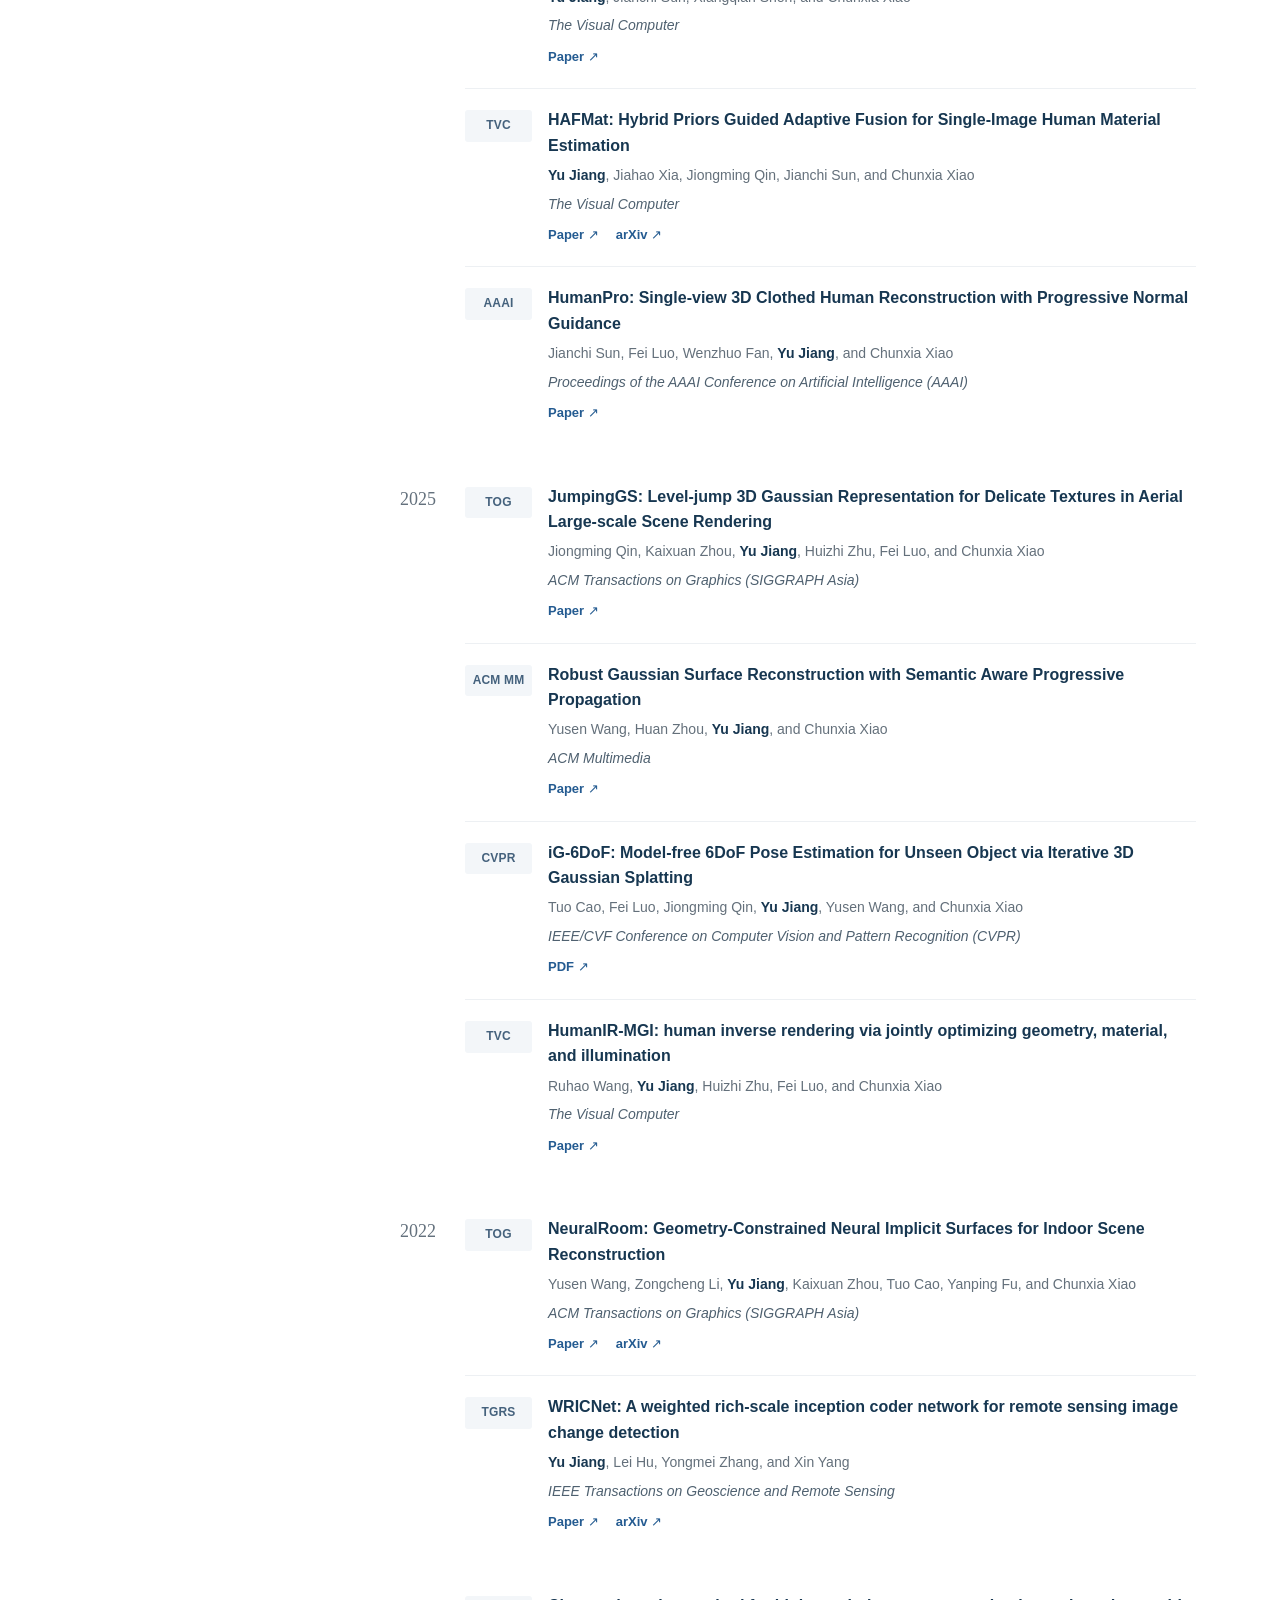
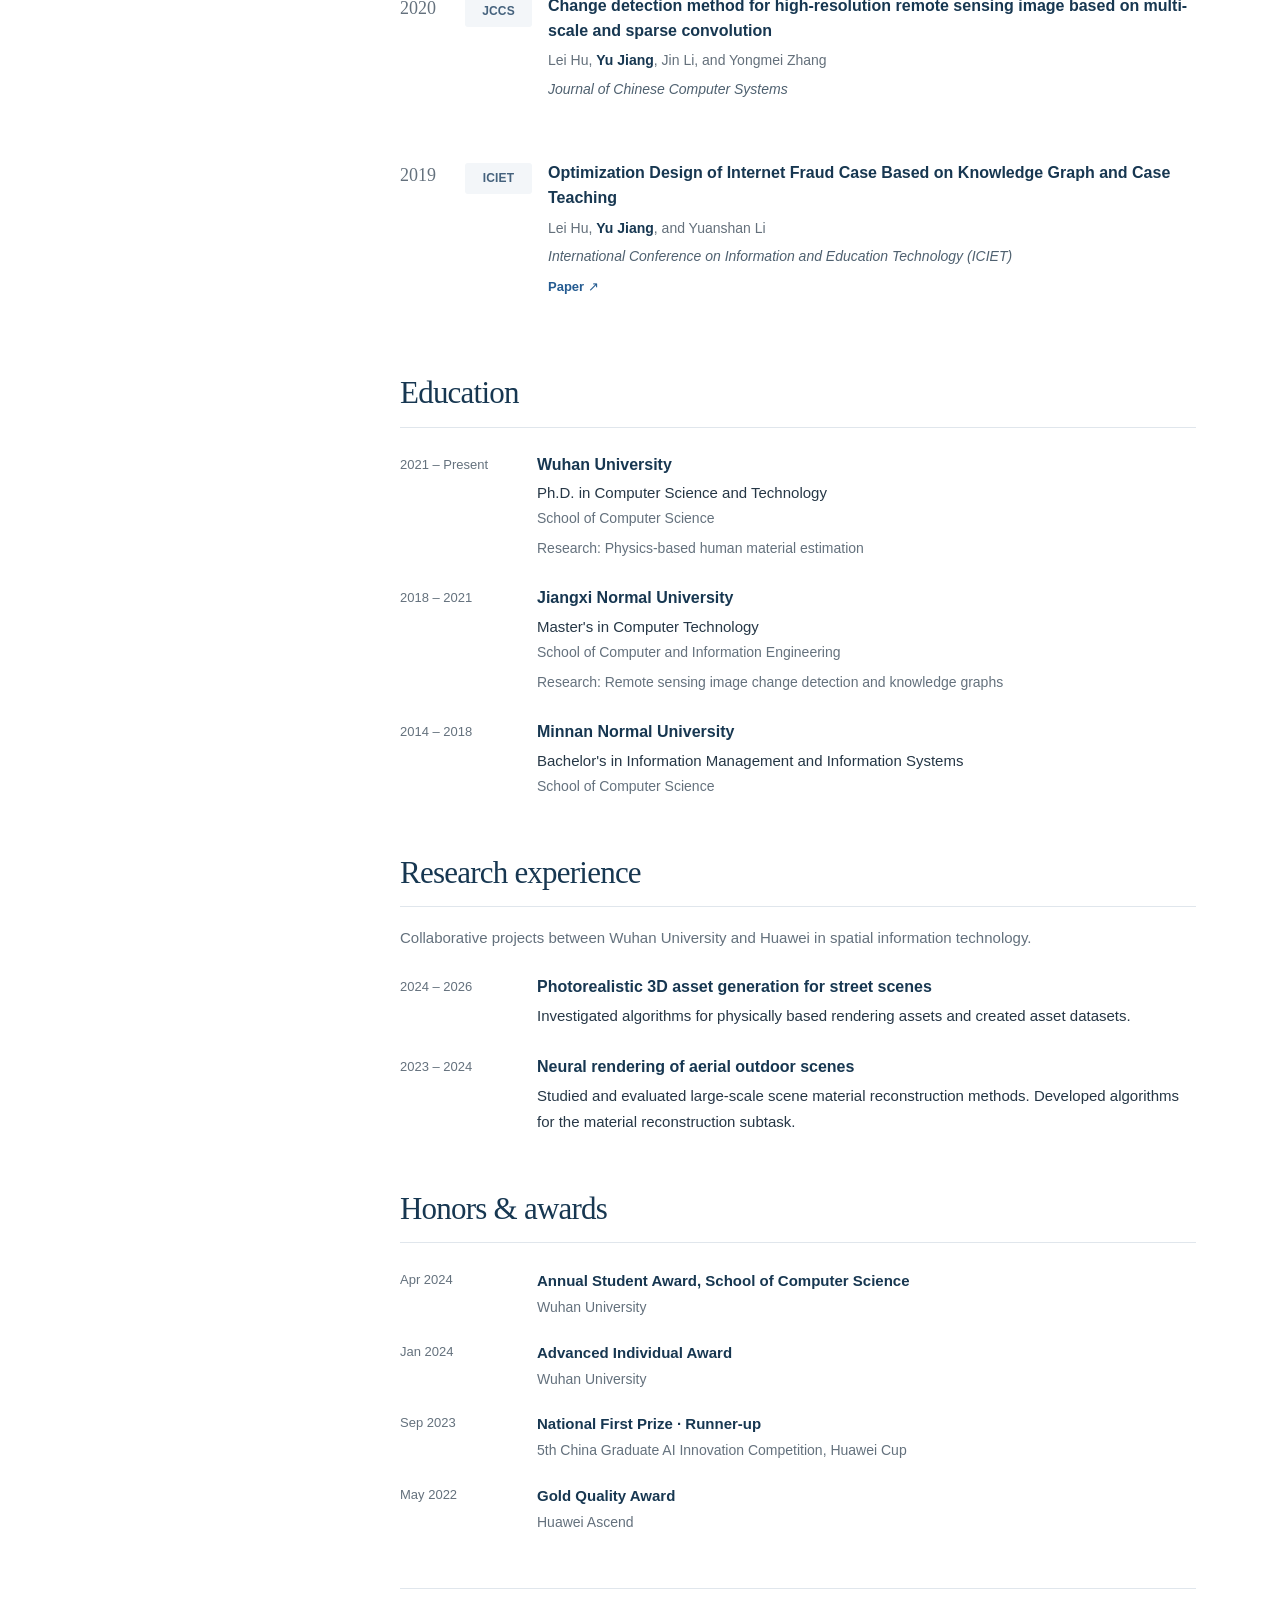
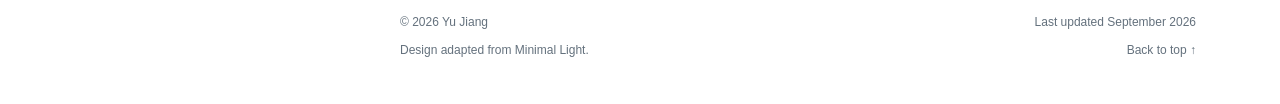
==== commit 7993f832: "Show only computer science publications on homepage" ====
--- a/index.html
+++ b/index.html
@@ -77,14 +77,6 @@
 <article class="publication" id="wricnet"><div class="pub-marker" aria-hidden="true">TGRS</div><div class="pub-content"><h4><a href="https://doi.org/10.1109/TGRS.2022.3145652">WRICNet: A weighted rich-scale inception coder network for remote sensing image change detection</a></h4><p class="authors"><strong class="self-author">Yu Jiang</strong>, Lei Hu, Yongmei Zhang, and Xin Yang</p><p class="venue">IEEE Transactions on Geoscience and Remote Sensing</p><div class="paper-links" aria-label="Resources for WRICNet: A weighted rich-scale inception coder network for remote sensing image change detection"><a href="https://doi.org/10.1109/TGRS.2022.3145652">Paper<span aria-hidden="true"> ↗</span></a><a href="https://arxiv.org/abs/2108.07955">arXiv<span aria-hidden="true"> ↗</span></a></div></div></article></div></div>
 <div class="publication-year"><h3>2020</h3><div><article class="publication" id="change-detection"><div class="pub-marker" aria-hidden="true">JCCS</div><div class="pub-content"><h4>Change detection method for high-resolution remote sensing image based on multi-scale and sparse convolution</h4><p class="authors">Lei Hu, <strong class="self-author">Yu Jiang</strong>, Jin Li, and Yongmei Zhang</p><p class="venue">Journal of Chinese Computer Systems</p></div></article></div></div>
 <div class="publication-year"><h3>2019</h3><div><article class="publication" id="knowledge-graph"><div class="pub-marker" aria-hidden="true">ICIET</div><div class="pub-content"><h4><a href="https://doi.org/10.1145/3323771.3323806">Optimization Design of Internet Fraud Case Based on Knowledge Graph and Case Teaching</a></h4><p class="authors">Lei Hu, <strong class="self-author">Yu Jiang</strong>, and Yuanshan Li</p><p class="venue">International Conference on Information and Education Technology (ICIET)</p><div class="paper-links" aria-label="Resources for Optimization Design of Internet Fraud Case Based on Knowledge Graph and Case Teaching"><a href="https://doi.org/10.1145/3323771.3323806">Paper<span aria-hidden="true"> ↗</span></a></div></div></article></div></div>
-        <details class="additional-publications">
-          <summary>Interdisciplinary publications <span class="summary-count">5 entries</span></summary>
-          <div class="additional-body"><div class="publication-year"><h3>2026</h3><div><article class="publication" id="cancer-privacy"><div class="pub-marker" aria-hidden="true">CN</div><div class="pub-content"><h4>Legal Protection of Cancer Patients&#x27; Health and Genomic Data Privacy</h4><p class="authors">Xiaolan Yu and <strong class="self-author">Yu Jiang</strong></p><p class="venue">Cancer Nursing</p></div></article>
-<article class="publication" id="personal-data"><div class="pub-marker" aria-hidden="true">JCG</div><div class="pub-content"><h4><a href="https://doi.org/10.1080/23812346.2025.2518818">Unraveling the balance between personal data protection and public interest: a theoretical framework and its empirical application in personal data processing</a></h4><p class="authors"><strong class="self-author">Yu Jiang</strong>, Xiaolan Yu, and Youjia Qin</p><p class="venue">Journal of Chinese Governance, 11(2), 317–338<span class="publication-note">First published online in 2025.</span></p><div class="paper-links" aria-label="Resources for Unraveling the balance between personal data protection and public interest: a theoretical framework and its empirical application in personal data processing"><a href="https://doi.org/10.1080/23812346.2025.2518818">Paper<span aria-hidden="true"> ↗</span></a></div></div></article></div></div>
-<div class="publication-year"><h3>2025</h3><div><article class="publication" id="maritime-monetization"><div class="pub-marker" aria-hidden="true">FJHSS</div><div class="pub-content"><h4><a href="https://doi.org/10.1007/s40647-024-00415-2">Theoretical and Practical Aspects of Data Asset Monetization in Maritime Enterprises</a></h4><p class="authors"><strong class="self-author">Yu Jiang</strong>, Xiaolan Yu</p><p class="venue">Fudan Journal of the Humanities and Social Sciences, 18(4), 657–685<span class="publication-note">First published online in 2024.</span></p><div class="paper-links" aria-label="Resources for Theoretical and Practical Aspects of Data Asset Monetization in Maritime Enterprises"><a href="https://doi.org/10.1007/s40647-024-00415-2">Paper<span aria-hidden="true"> ↗</span></a></div></div></article>
-<article class="publication" id="data-rights"><div class="pub-marker" aria-hidden="true">COP</div><div class="pub-content"><h4><a href="https://doi.org/10.1097/01.yco.0001176124.77360.db">Legal Criteria for the Adjudication of Public Interest In Disputes over Data Rights: Incorporating the Significance of Personal Information Protection for Citizens&#x27; Mental Health and Social Trust</a></h4><p class="authors">Xiaolan Yu, Youjia Qin, and <strong class="self-author">Yu Jiang</strong></p><p class="venue">Current Opinion in Psychiatry, 38, e-Supplement 2, e37<span class="publication-note">Supplement entry 109.</span></p><div class="paper-links" aria-label="Resources for Legal Criteria for the Adjudication of Public Interest In Disputes over Data Rights: Incorporating the Significance of Personal Information Protection for Citizens&#x27; Mental Health and Social Trust"><a href="https://doi.org/10.1097/01.yco.0001176124.77360.db">Paper<span aria-hidden="true"> ↗</span></a></div></div></article></div></div>
-<div class="publication-year"><h3>2024</h3><div><article class="publication" id="maritime-governance"><div class="pub-marker" aria-hidden="true">OCM</div><div class="pub-content"><h4><a href="https://doi.org/10.1016/j.ocecoaman.2024.107078">Current status and governance of data assets monetization in the global maritime industry: A comparative study of the United States, Europe, and China</a></h4><p class="authors">Zeng Yuan, Xiaolan Yu, <strong class="self-author">Yu Jiang</strong>, Jianwei Sun, Zhihong Liu, Boyang Li</p><p class="venue">Ocean &amp; Coastal Management</p><div class="paper-links" aria-label="Resources for Current status and governance of data assets monetization in the global maritime industry: A comparative study of the United States, Europe, and China"><a href="https://doi.org/10.1016/j.ocecoaman.2024.107078">Paper<span aria-hidden="true"> ↗</span></a></div></div></article></div></div></div>
-        </details>
       </section>
 
       <section id="education" class="section">
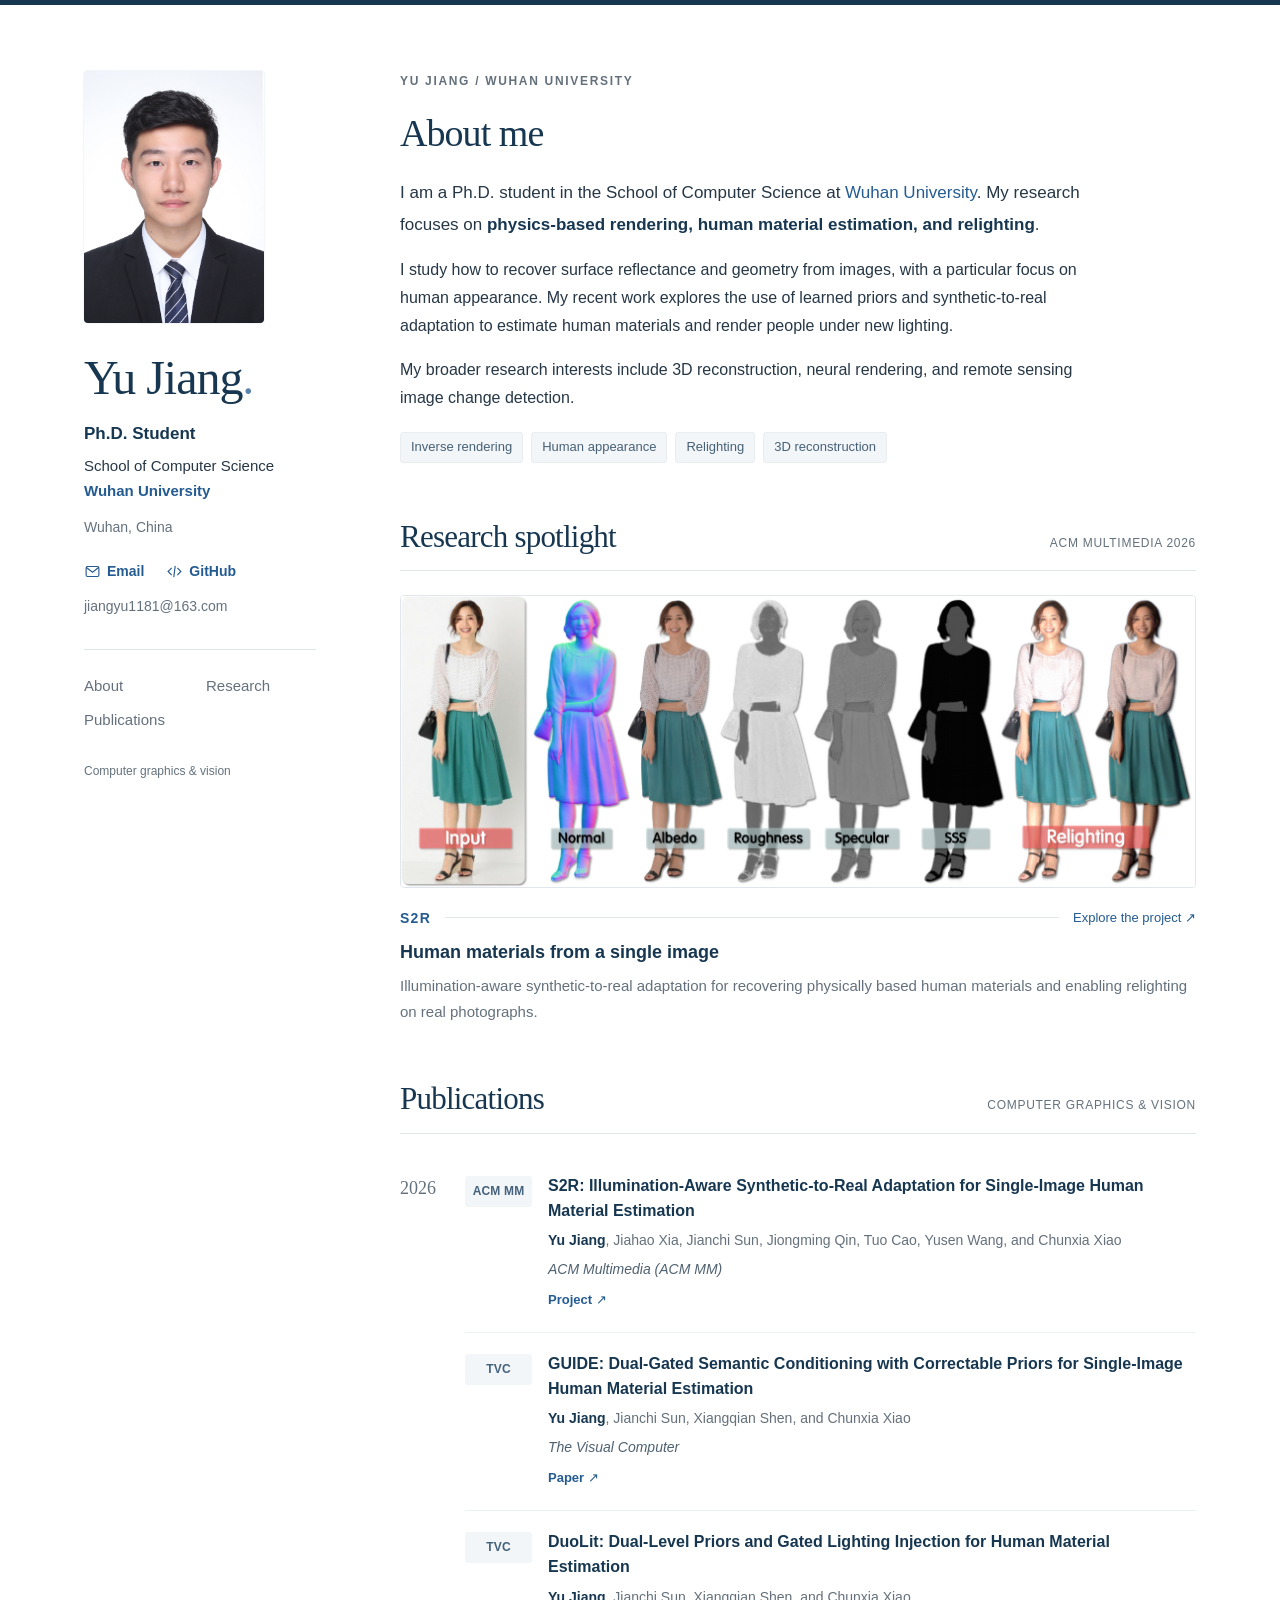
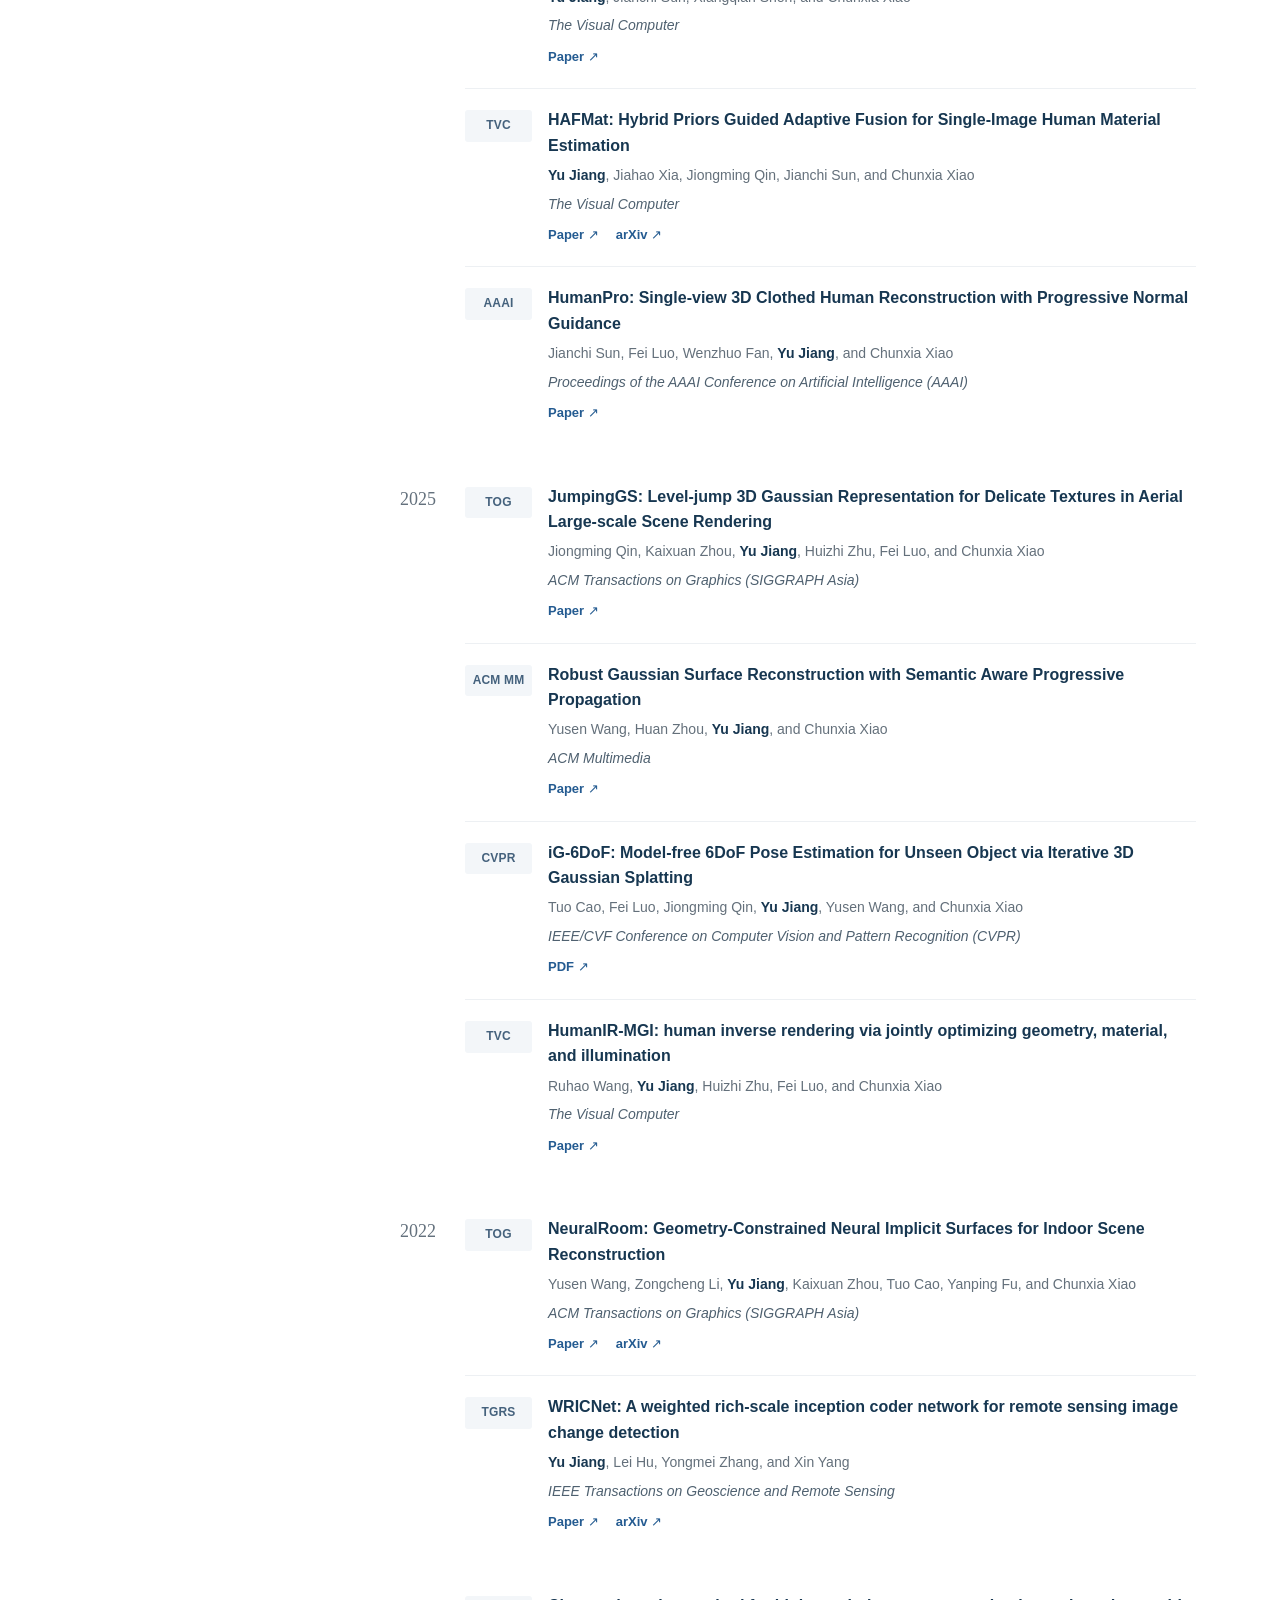
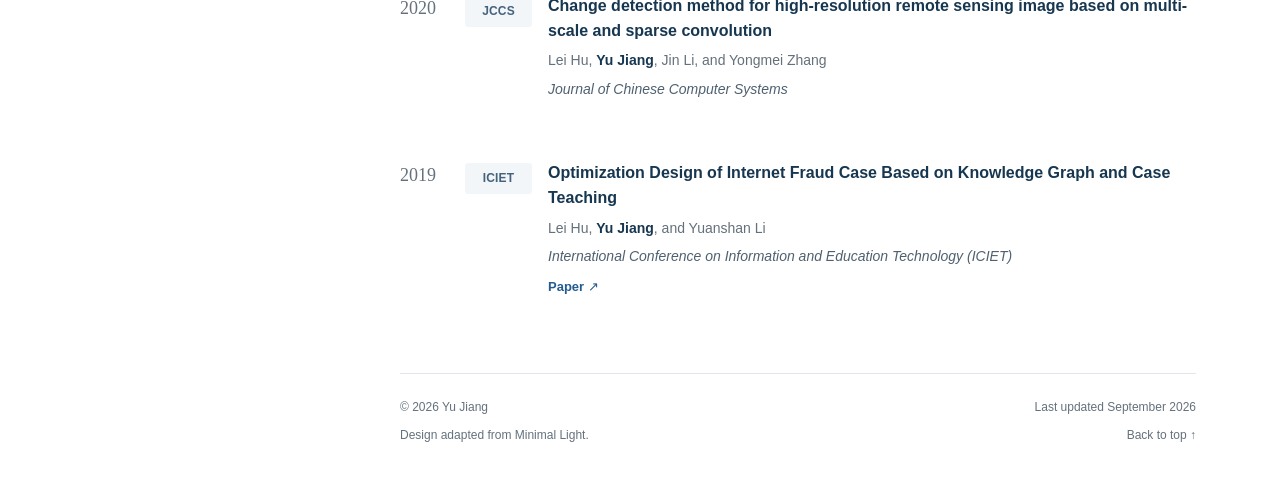
==== commit 72d5f58f: "Remove sections below the publication list" ====
--- a/index.html
+++ b/index.html
@@ -35,9 +35,6 @@
         <a href="#about">About</a>
         <a href="#research">Research</a>
         <a href="#publications">Publications</a>
-        <a href="#education">Education</a>
-        <a href="#experience">Experience</a>
-        <a href="#honors">Honors</a>
       </nav>
       <p class="profile-footnote">Computer graphics &amp; vision</p>
     </header>
@@ -79,34 +76,6 @@
 <div class="publication-year"><h3>2019</h3><div><article class="publication" id="knowledge-graph"><div class="pub-marker" aria-hidden="true">ICIET</div><div class="pub-content"><h4><a href="https://doi.org/10.1145/3323771.3323806">Optimization Design of Internet Fraud Case Based on Knowledge Graph and Case Teaching</a></h4><p class="authors">Lei Hu, <strong class="self-author">Yu Jiang</strong>, and Yuanshan Li</p><p class="venue">International Conference on Information and Education Technology (ICIET)</p><div class="paper-links" aria-label="Resources for Optimization Design of Internet Fraud Case Based on Knowledge Graph and Case Teaching"><a href="https://doi.org/10.1145/3323771.3323806">Paper<span aria-hidden="true"> ↗</span></a></div></div></article></div></div>
       </section>
 
-      <section id="education" class="section">
-        <div class="section-heading"><h2>Education</h2></div>
-        <div class="timeline">
-          <article class="timeline-item"><p class="item-date">2021 – Present</p><div><h3>Wuhan University</h3><p>Ph.D. in Computer Science and Technology</p><p class="muted">School of Computer Science</p><p class="detail">Research: Physics-based human material estimation</p></div></article>
-          <article class="timeline-item"><p class="item-date">2018 – 2021</p><div><h3>Jiangxi Normal University</h3><p>Master's in Computer Technology</p><p class="muted">School of Computer and Information Engineering</p><p class="detail">Research: Remote sensing image change detection and knowledge graphs</p></div></article>
-          <article class="timeline-item"><p class="item-date">2014 – 2018</p><div><h3>Minnan Normal University</h3><p>Bachelor's in Information Management and Information Systems</p><p class="muted">School of Computer Science</p></div></article>
-        </div>
-      </section>
-
-      <section id="experience" class="section">
-        <div class="section-heading"><h2>Research experience</h2></div>
-        <p class="section-description">Collaborative projects between Wuhan University and Huawei in spatial information technology.</p>
-        <div class="timeline">
-          <article class="timeline-item"><p class="item-date">2024 – 2026</p><div><h3>Photorealistic 3D asset generation for street scenes</h3><p>Investigated algorithms for physically based rendering assets and created asset datasets.</p></div></article>
-          <article class="timeline-item"><p class="item-date">2023 – 2024</p><div><h3>Neural rendering of aerial outdoor scenes</h3><p>Studied and evaluated large-scale scene material reconstruction methods. Developed algorithms for the material reconstruction subtask.</p></div></article>
-        </div>
-      </section>
-
-      <section id="honors" class="section">
-        <div class="section-heading"><h2>Honors &amp; awards</h2></div>
-        <ul class="awards">
-          <li><time datetime="2024-04">Apr 2024</time><div><strong>Annual Student Award, School of Computer Science</strong><span>Wuhan University</span></div></li>
-          <li><time datetime="2024-01">Jan 2024</time><div><strong>Advanced Individual Award</strong><span>Wuhan University</span></div></li>
-          <li><time datetime="2023-09">Sep 2023</time><div><strong>National First Prize · Runner-up</strong><span>5th China Graduate AI Innovation Competition, Huawei Cup</span></div></li>
-          <li><time datetime="2022-05">May 2022</time><div><strong>Gold Quality Award</strong><span>Huawei Ascend</span></div></li>
-        </ul>
-      </section>
-
       <footer class="site-footer"><p>© 2026 Yu Jiang<span>Last updated September 2026</span></p><p class="theme-credit">Design adapted from <a href="https://github.com/yaoyao-liu/minimal-light">Minimal Light</a>.<a class="back-top" href="#top">Back to top ↑</a></p></footer>
     </main>
   </div>
